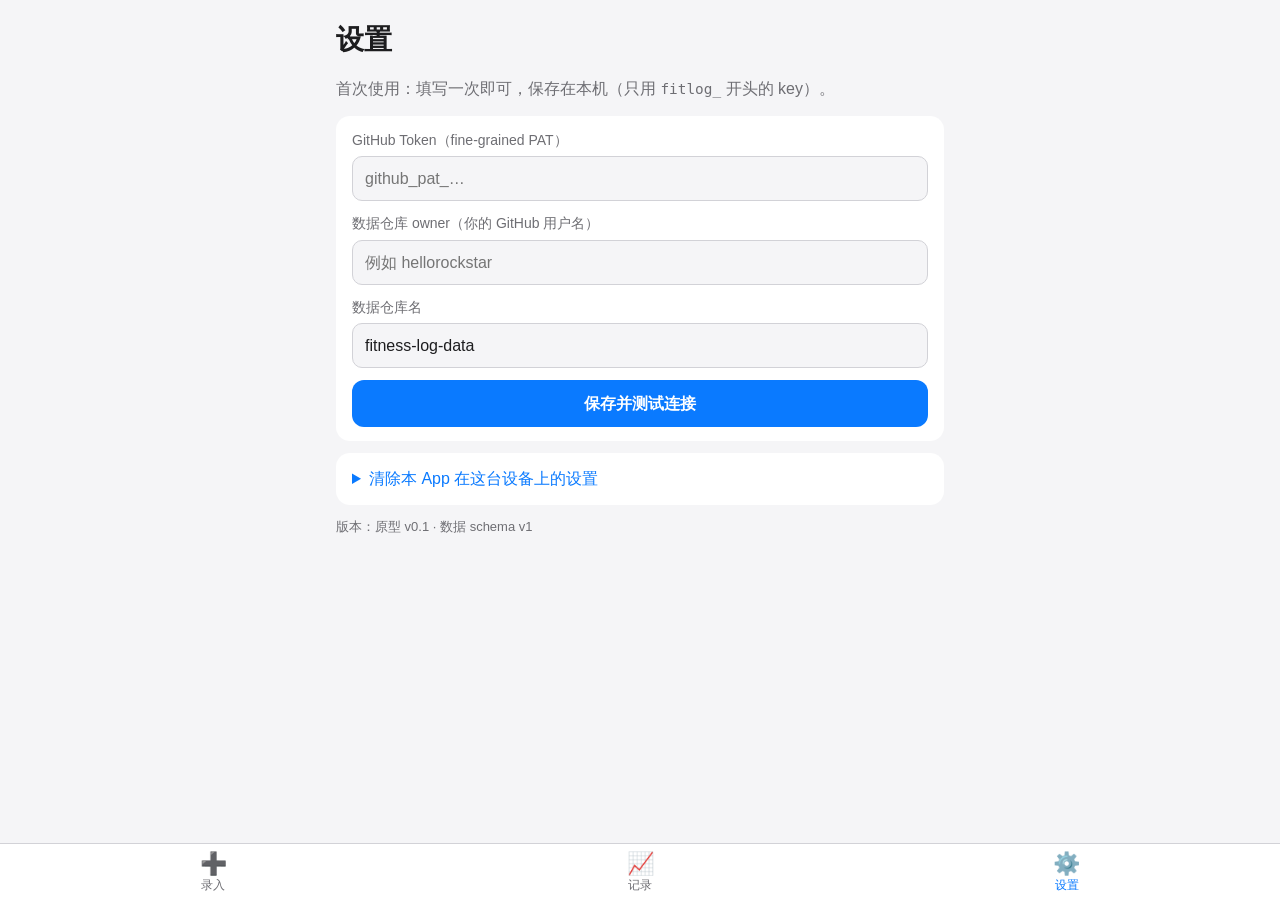
==== index.html @ b119b13a "WebApp 原型：数据 schema v1、录入页、输出页 - 粘贴 Gem JSON → 校验（指出具体字段）→ 预览 → 确认写入 - 写入走 Git Data API：一次导入 = 一个原子 " ====
<!doctype html>
<html lang="zh-CN">
<head>
  <meta charset="utf-8">
  <meta name="viewport" content="width=device-width, initial-scale=1, viewport-fit=cover">
  <title>运动记录</title>
  <meta name="apple-mobile-web-app-capable" content="yes">
  <meta name="mobile-web-app-capable" content="yes">
  <meta name="apple-mobile-web-app-status-bar-style" content="default">
  <meta name="apple-mobile-web-app-title" content="运动记录">
  <meta name="theme-color" content="#f5f5f7">
  <meta name="referrer" content="no-referrer">
  <link rel="apple-touch-icon" href="icons/icon-180.png">
  <link rel="manifest" href="manifest.webmanifest">
  <link rel="stylesheet" href="styles.css">
</head>
<body>
  <main>
    <!-- 录入 -->
    <section id="view-input" class="view">
      <h1>录入</h1>
      <button id="btn-paste" class="primary big">📋 粘贴 Gem 的 JSON</button>
      <details id="manual" class="card">
        <summary>手动粘贴</summary>
        <textarea id="manual-text" rows="6" placeholder="长按这里 → 粘贴。粘贴后会自动预览。" autocapitalize="off" autocomplete="off" spellcheck="false"></textarea>
        <button id="btn-manual-preview" class="secondary">预览</button>
      </details>
      <div id="input-status"></div>
      <div id="preview"></div>
    </section>

    <!-- 记录 -->
    <section id="view-history" class="view" hidden>
      <h1>记录</h1>
      <div class="segmented" role="tablist">
        <button data-sub="recent" class="on">最近运动</button>
        <button data-sub="exercise">动作历史</button>
        <button data-sub="meals">饮食</button>
      </div>
      <div id="history-status"></div>
      <div id="sub-recent" class="sub"></div>
      <div id="sub-exercise" class="sub" hidden>
        <select id="exercise-select"><option value="">选择动作…</option></select>
        <div id="exercise-history"></div>
      </div>
      <div id="sub-meals" class="sub" hidden></div>
    </section>

    <!-- 设置 -->
    <section id="view-settings" class="view" hidden>
      <h1>设置</h1>
      <p id="settings-intro" class="muted">首次使用：填写一次即可，保存在本机（只用 <code>fitlog_</code> 开头的 key）。</p>
      <form id="settings-form" class="card" autocomplete="off">
        <label>GitHub Token（fine-grained PAT）
          <input id="s-token" type="password" autocomplete="off" autocapitalize="off" spellcheck="false" placeholder="github_pat_…">
        </label>
        <label>数据仓库 owner（你的 GitHub 用户名）
          <input id="s-owner" autocapitalize="off" spellcheck="false" placeholder="例如 hellorockstar">
        </label>
        <label>数据仓库名
          <input id="s-repo" autocapitalize="off" spellcheck="false" placeholder="fitness-log-data">
        </label>
        <button class="primary" type="submit">保存并测试连接</button>
      </form>
      <div id="settings-status"></div>
      <details class="card">
        <summary>清除本 App 在这台设备上的设置</summary>
        <p class="muted">只删除 fitlog_token / fitlog_owner / fitlog_repo 三项，不影响同域名下的其他 App，也不影响 GitHub 上的数据。</p>
        <button id="btn-forget" class="danger">清除设置</button>
      </details>
      <p class="muted small">版本：原型 v0.1 · 数据 schema v1</p>
    </section>
  </main>

  <nav class="tabbar">
    <button data-view="input" class="on"><span>➕</span>录入</button>
    <button data-view="history"><span>📈</span>记录</button>
    <button data-view="settings"><span>⚙️</span>设置</button>
  </nav>

  <script type="module" src="js/app.js"></script>
</body>
</html>
---- styles.css ----
:root {
  --bg: #f5f5f7;
  --card: #ffffff;
  --text: #1d1d1f;
  --muted: #6e6e73;
  --line: #d2d2d7;
  --accent: #0a7aff;
  --accent-text: #ffffff;
  --ok-bg: #e6f6ea; --ok: #1a7f37;
  --warn-bg: #fff6e0; --warn: #8a5a00;
  --err-bg: #fdecec; --err: #b42318;
  --new: #8e44ad;
}
@media (prefers-color-scheme: dark) {
  :root {
    --bg: #000000; --card: #1c1c1e; --text: #f5f5f7; --muted: #98989d; --line: #38383a;
    --accent: #0a84ff;
    --ok-bg: #0f2e1a; --ok: #6fdc8c;
    --warn-bg: #33270a; --warn: #f5c451;
    --err-bg: #3a1212; --err: #ff8a80;
    --new: #c39bd3;
  }
}
* { box-sizing: border-box; }
html { -webkit-text-size-adjust: 100%; }
body {
  margin: 0; background: var(--bg); color: var(--text);
  font: 16px/1.45 -apple-system, BlinkMacSystemFont, "PingFang SC", "Helvetica Neue", sans-serif;
}
main {
  padding: calc(env(safe-area-inset-top) + 12px) 16px calc(env(safe-area-inset-bottom) + 84px);
  max-width: 640px; margin: 0 auto;
}
h1 { font-size: 28px; margin: 8px 0 16px; }
h2 { font-size: 18px; margin: 0 0 8px; }
h3 { font-size: 15px; margin: 12px 0 4px; }
code { font-size: 0.9em; }
.muted { color: var(--muted); }
.small { font-size: 13px; }
.card { background: var(--card); border-radius: 14px; padding: 14px 16px; margin: 12px 0; }
details.card > summary { cursor: pointer; color: var(--accent); }
button { font: inherit; border: 0; border-radius: 12px; padding: 12px 16px; cursor: pointer; -webkit-tap-highlight-color: transparent; }
button:disabled { opacity: 0.5; }
.primary { background: var(--accent); color: var(--accent-text); font-weight: 600; width: 100%; }
.big { padding: 22px 16px; font-size: 20px; }
.secondary { background: var(--line); color: var(--text); }
.danger { background: var(--err-bg); color: var(--err); }
.row { display: flex; gap: 10px; margin-top: 12px; }
.row > button { flex: 1; }
textarea, input, select {
  width: 100%; font: inherit; font-size: 16px; /* ≥16px 防止 iOS 自动缩放 */
  padding: 10px 12px; margin: 6px 0 12px; border: 1px solid var(--line); border-radius: 10px;
  background: var(--bg); color: var(--text);
}
textarea { font-family: ui-monospace, Menlo, monospace; font-size: 14px; }
label { display: block; font-size: 14px; color: var(--muted); }
.msg { border-radius: 12px; padding: 12px 14px; margin: 12px 0; white-space: pre-wrap; word-break: break-word; }
.msg.ok { background: var(--ok-bg); color: var(--ok); }
.msg.warn { background: var(--warn-bg); color: var(--warn); }
.msg.err { background: var(--err-bg); color: var(--err); }
.msg ul { margin: 6px 0 0; padding-left: 20px; }
.msg details { margin-top: 6px; font-size: 12px; opacity: 0.8; }
.summary { font-size: 18px; font-weight: 600; }
.kv { display: grid; grid-template-columns: auto 1fr; gap: 2px 12px; font-size: 15px; margin: 8px 0; }
.kv dt { color: var(--muted); }
.kv dd { margin: 0; }
.sets { list-style: none; margin: 0; padding: 0; font-size: 15px; }
.sets li { padding: 4px 0; border-top: 1px solid var(--line); }
.sets li:first-child { border-top: 0; }
.badge { display: inline-block; font-size: 12px; padding: 1px 6px; border-radius: 6px; border: 1px solid currentColor; margin-left: 6px; vertical-align: 1px; }
.badge.new { color: var(--new); }
.chal-轻松 { color: var(--ok); }
.chal-有挑战 { color: var(--err); }
.list-item { background: var(--card); border-radius: 14px; padding: 12px 16px; margin: 10px 0; }
.list-item .top { display: flex; justify-content: space-between; gap: 8px; font-weight: 600; }
.list-item .sub2 { color: var(--muted); font-size: 14px; }
.list-item details summary { color: var(--accent); font-size: 14px; margin-top: 6px; cursor: pointer; }
.segmented { display: flex; background: var(--line); border-radius: 10px; padding: 2px; gap: 2px; }
.segmented button { flex: 1; padding: 8px; border-radius: 8px; background: transparent; color: var(--text); font-size: 15px; }
.segmented button.on { background: var(--card); font-weight: 600; }
.tabbar {
  position: fixed; left: 0; right: 0; bottom: 0; display: flex;
  background: color-mix(in srgb, var(--card) 92%, transparent);
  -webkit-backdrop-filter: blur(12px); backdrop-filter: blur(12px);
  border-top: 1px solid var(--line); padding-bottom: env(safe-area-inset-bottom);
}
.tabbar button { flex: 1; background: none; color: var(--muted); font-size: 12px; padding: 8px 0 6px; border-radius: 0; display: flex; flex-direction: column; align-items: center; }
.tabbar button span { font-size: 22px; line-height: 1.1; }
.tabbar button.on { color: var(--accent); }
.spinner { display: inline-block; width: 14px; height: 14px; border: 2px solid currentColor; border-right-color: transparent; border-radius: 50%; animation: spin 0.8s linear infinite; vertical-align: -2px; margin-right: 6px; }
@keyframes spin { to { transform: rotate(360deg); } }
.session { background: var(--card); border-radius: 14px; padding: 12px 16px; margin: 10px 0; }
.session .when { font-weight: 600; }
hr { border: 0; border-top: 1px solid var(--line); margin: 14px 0 6px; }
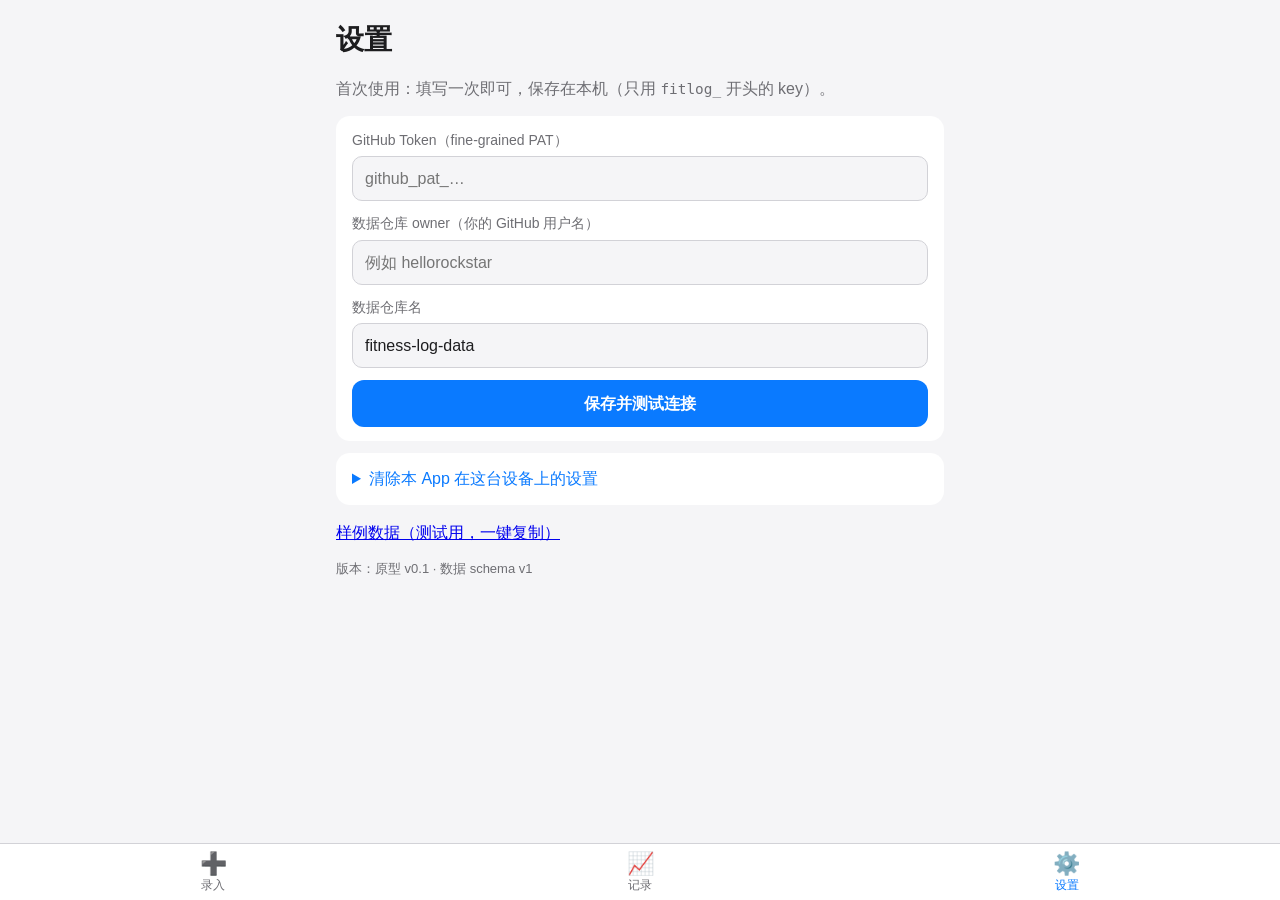
==== commit 6c172e7e: "Gem 指令、样例数据、START-HERE、CSV 导出脚本 - gem-instructions.md：可直接粘贴进 Gemini Gem 的中文指令 - samples/ + samples.h" ====
--- a/index.html
+++ b/index.html
@@ -42,6 +42,7 @@
       <div id="sub-exercise" class="sub" hidden>
         <select id="exercise-select"><option value="">选择动作…</option></select>
         <div id="exercise-history"></div>
+        <button id="btn-copy-lib" class="secondary" style="width:100%;margin-top:16px">复制动作库清单（贴给 Gem 用）</button>
       </div>
       <div id="sub-meals" class="sub" hidden></div>
     </section>
@@ -65,9 +66,10 @@
       <div id="settings-status"></div>
       <details class="card">
         <summary>清除本 App 在这台设备上的设置</summary>
-        <p class="muted">只删除 fitlog_token / fitlog_owner / fitlog_repo 三项，不影响同域名下的其他 App，也不影响 GitHub 上的数据。</p>
+        <p class="muted">只删除 fitlog_token / fitlog_owner / fitlog_repo / fitlog_last_exercise 四项，不影响同域名下的其他 App，也不影响 GitHub 上的数据。</p>
         <button id="btn-forget" class="danger">清除设置</button>
       </details>
+      <p><a href="samples.html">样例数据（测试用，一键复制）</a></p>
       <p class="muted small">版本：原型 v0.1 · 数据 schema v1</p>
     </section>
   </main>
